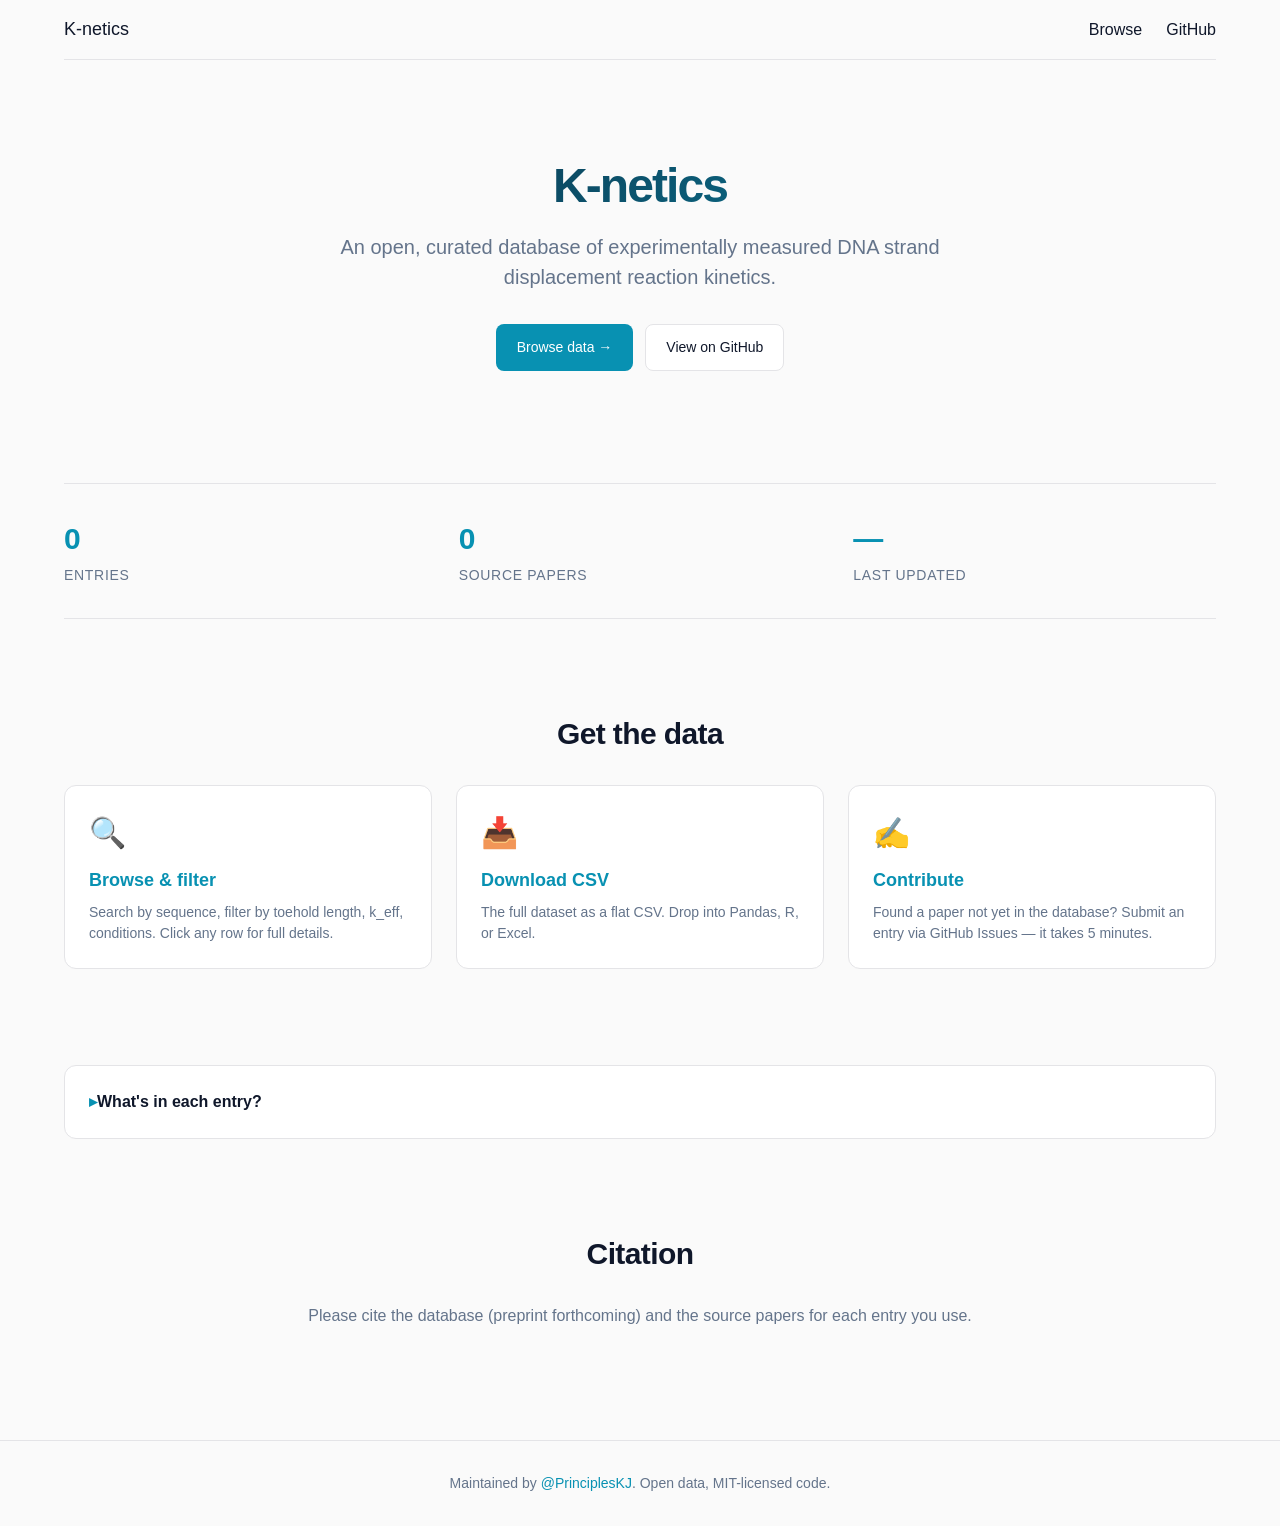
==== site/index.html @ 55b5eba7 "Add modular static site (landing + browse) and GitHub Pages workflow Site is built as vanilla HTML/C" ====
<!DOCTYPE html>
<html lang="en">
<head>
  <meta charset="UTF-8" />
  <meta name="viewport" content="width=device-width, initial-scale=1.0" />
  <title>K-netics — DNA strand displacement kinetics database</title>
  <meta name="description" content="An open, curated database of experimentally measured DNA strand displacement reaction kinetics." />

  <link rel="preconnect" href="https://rsms.me/" />
  <link rel="stylesheet" href="https://rsms.me/inter/inter.css" />

  <link rel="stylesheet" href="styles/tokens.css" />
  <link rel="stylesheet" href="styles/base.css" />
  <link rel="stylesheet" href="styles/components.css" />
  <link rel="stylesheet" href="styles/layout.css" />
</head>
<body>

  <header class="container">
    <nav class="site-nav">
      <a class="site-nav-brand" href="./">K-netics</a>
      <div class="site-nav-links">
        <a href="browse.html">Browse</a>
        <a href="https://github.com/PrinciplesKJ/K-netics" target="_blank" rel="noopener">GitHub</a>
      </div>
    </nav>
  </header>

  <main>
    <section class="container">
      <div class="hero">
        <h1 class="hero-title">K-netics</h1>
        <p class="hero-tagline">An open, curated database of experimentally measured DNA strand displacement reaction kinetics.</p>
        <div class="hero-actions">
          <a class="btn btn-primary" href="browse.html">Browse data →</a>
          <a class="btn btn-secondary" href="https://github.com/PrinciplesKJ/K-netics" target="_blank" rel="noopener">View on GitHub</a>
        </div>
      </div>

      <div class="stats-bar">
        <div class="stat">
          <div class="stat-value" id="stat-entries">—</div>
          <div class="stat-label">Entries</div>
        </div>
        <div class="stat">
          <div class="stat-value" id="stat-papers">—</div>
          <div class="stat-label">Source papers</div>
        </div>
        <div class="stat">
          <div class="stat-value" id="stat-updated">—</div>
          <div class="stat-label">Last updated</div>
        </div>
      </div>

      <section class="section">
        <h2 class="section-title">Get the data</h2>
        <div class="cards-grid">
          <a class="card" href="browse.html">
            <div class="card-icon">🔍</div>
            <div class="card-title">Browse &amp; filter</div>
            <div class="card-desc">Search by sequence, filter by toehold length, k_eff, conditions. Click any row for full details.</div>
          </a>
          <a class="card" href="data/knetics.csv" download>
            <div class="card-icon">📥</div>
            <div class="card-title">Download CSV</div>
            <div class="card-desc">The full dataset as a flat CSV. Drop into Pandas, R, or Excel.</div>
          </a>
          <a class="card" href="https://github.com/PrinciplesKJ/K-netics/blob/main/CONTRIBUTING.md" target="_blank" rel="noopener">
            <div class="card-icon">✍️</div>
            <div class="card-title">Contribute</div>
            <div class="card-desc">Found a paper not yet in the database? Submit an entry via GitHub Issues — it takes 5 minutes.</div>
          </a>
        </div>
      </section>

      <section class="section">
        <details class="schema-summary">
          <summary>What's in each entry?</summary>
          <div class="schema-summary-content">
            <p style="margin-bottom: var(--space-3);">Every entry captures a single experimentally measured rate constant for a standard toehold-mediated strand displacement reaction:</p>
            <ul style="padding-left: var(--space-6); line-height: var(--leading-loose);">
              <li><strong>Provenance:</strong> DOI, year, first author, confidence score (1–3)</li>
              <li><strong>Strands:</strong> full substrate, incumbent, and invader sequences (5'→3')</li>
              <li><strong>Domains:</strong> toehold and branch migration sequences + lengths</li>
              <li><strong>Features:</strong> mismatches, hairpins, clamps, modified bases, terminal G–C</li>
              <li><strong>Kinetics:</strong> k_eff (M⁻¹s⁻¹), error, leak rate, measurement method</li>
              <li><strong>Conditions:</strong> temperature, buffer, [Na⁺], [Mg²⁺]</li>
              <li><strong>Thermodynamics:</strong> ΔG of toehold and duplexes (when available)</li>
            </ul>
            <p style="margin-top: var(--space-4);">
              <a href="https://github.com/PrinciplesKJ/K-netics/blob/main/schema/entry_schema.json" target="_blank" rel="noopener">View the full JSON schema →</a>
            </p>
          </div>
        </details>
      </section>

      <section class="section">
        <h2 class="section-title">Citation</h2>
        <div class="container-prose" style="text-align: center;">
          <p style="color: var(--color-text-muted);">Please cite the database (preprint forthcoming) and the source papers for each entry you use.</p>
        </div>
      </section>
    </section>
  </main>

  <footer class="site-footer">
    <div class="container">
      Maintained by <a href="https://github.com/PrinciplesKJ" target="_blank" rel="noopener">@PrinciplesKJ</a>.
      Open data, MIT-licensed code.
    </div>
  </footer>

  <script type="module" src="js/index.js"></script>
</body>
</html>
---- site/styles/tokens.css ----
/* =========================================================================
   K-netics design tokens — single source of truth for visual identity.
   Change values here to retheme the entire site without touching components.
   ========================================================================= */

:root {
  /* ── color: light mode ── */
  --color-bg:          #fafafa;
  --color-surface:     #ffffff;
  --color-surface-2:   #f4f4f5;
  --color-text:        #0f172a;
  --color-text-muted:  #64748b;
  --color-border:      #e4e4e7;
  --color-accent:      #0891b2;
  --color-accent-hover:#0e7490;
  --color-accent-soft: #cffafe;
  --color-success:     #10b981;
  --color-warning:     #f59e0b;
  --color-error:       #ef4444;

  /* ── typography ── */
  --font-sans: 'Inter', -apple-system, BlinkMacSystemFont, 'Segoe UI', Roboto, 'Helvetica Neue', Arial, sans-serif;
  --font-mono: ui-monospace, 'SF Mono', 'Cascadia Code', 'Roboto Mono', Menlo, Consolas, monospace;

  --text-xs:   0.75rem;
  --text-sm:   0.875rem;
  --text-base: 1rem;
  --text-lg:   1.125rem;
  --text-xl:   1.25rem;
  --text-2xl:  1.5rem;
  --text-3xl:  1.875rem;
  --text-4xl:  2.25rem;
  --text-5xl:  3rem;

  --leading-tight:  1.25;
  --leading-normal: 1.5;
  --leading-loose:  1.75;

  --weight-normal:   400;
  --weight-medium:   500;
  --weight-semibold: 600;
  --weight-bold:     700;

  /* ── spacing scale ── */
  --space-1:  0.25rem;
  --space-2:  0.5rem;
  --space-3:  0.75rem;
  --space-4:  1rem;
  --space-5:  1.25rem;
  --space-6:  1.5rem;
  --space-8:  2rem;
  --space-10: 2.5rem;
  --space-12: 3rem;
  --space-16: 4rem;
  --space-20: 5rem;
  --space-24: 6rem;

  /* ── radius ── */
  --radius-sm: 4px;
  --radius:    8px;
  --radius-lg: 12px;
  --radius-xl: 16px;

  /* ── shadow ── */
  --shadow-sm: 0 1px 2px rgb(0 0 0 / 0.04);
  --shadow:    0 1px 3px rgb(0 0 0 / 0.08), 0 1px 2px rgb(0 0 0 / 0.04);
  --shadow-lg: 0 10px 15px -3px rgb(0 0 0 / 0.08), 0 4px 6px -2px rgb(0 0 0 / 0.04);

  /* ── motion ── */
  --transition-fast: 120ms cubic-bezier(0.4, 0, 0.2, 1);
  --transition:      200ms cubic-bezier(0.4, 0, 0.2, 1);

  /* ── layout ── */
  --max-width: 1200px;
  --max-width-prose: 720px;
}

/* ── color: dark mode ── */
@media (prefers-color-scheme: dark) {
  :root {
    --color-bg:          #0a0a0a;
    --color-surface:     #171717;
    --color-surface-2:   #262626;
    --color-text:        #fafafa;
    --color-text-muted:  #a3a3a3;
    --color-border:      #2a2a2a;
    --color-accent:      #22d3ee;
    --color-accent-hover:#67e8f9;
    --color-accent-soft: #164e63;

    --shadow-sm: 0 1px 2px rgb(0 0 0 / 0.3);
    --shadow:    0 1px 3px rgb(0 0 0 / 0.4), 0 1px 2px rgb(0 0 0 / 0.3);
    --shadow-lg: 0 10px 15px -3px rgb(0 0 0 / 0.5), 0 4px 6px -2px rgb(0 0 0 / 0.4);
  }
}
---- site/styles/base.css ----
/* =========================================================================
   Base styles — minimal reset + typography defaults.
   ========================================================================= */

*, *::before, *::after { box-sizing: border-box; }

html { -webkit-text-size-adjust: 100%; tab-size: 4; }

body {
  margin: 0;
  background: var(--color-bg);
  color: var(--color-text);
  font-family: var(--font-sans);
  font-size: var(--text-base);
  line-height: var(--leading-normal);
  -webkit-font-smoothing: antialiased;
  -moz-osx-font-smoothing: grayscale;
}

h1, h2, h3, h4, h5, h6 {
  margin: 0;
  font-weight: var(--weight-semibold);
  line-height: var(--leading-tight);
  letter-spacing: -0.02em;
}

h1 { font-size: var(--text-5xl); letter-spacing: -0.04em; }
h2 { font-size: var(--text-3xl); }
h3 { font-size: var(--text-xl); }

p { margin: 0; }

a {
  color: var(--color-accent);
  text-decoration: none;
  transition: color var(--transition-fast);
}
a:hover { color: var(--color-accent-hover); }

code, pre, kbd, samp {
  font-family: var(--font-mono);
  font-size: 0.92em;
}

button {
  font: inherit;
  cursor: pointer;
  border: none;
  background: none;
  color: inherit;
}

input, select, textarea {
  font: inherit;
  color: inherit;
}

img, svg { display: block; max-width: 100%; }

::selection {
  background: var(--color-accent-soft);
  color: var(--color-text);
}

@media (max-width: 640px) {
  h1 { font-size: var(--text-4xl); }
  h2 { font-size: var(--text-2xl); }
}
---- site/styles/components.css ----
/* =========================================================================
   Components — buttons, cards, table, chips, inputs.
   Each component is independently styled; safe to swap or extend.
   ========================================================================= */

/* ── button ── */
.btn {
  display: inline-flex;
  align-items: center;
  gap: var(--space-2);
  padding: var(--space-3) var(--space-5);
  border-radius: var(--radius);
  font-size: var(--text-sm);
  font-weight: var(--weight-medium);
  transition: all var(--transition-fast);
  border: 1px solid transparent;
  white-space: nowrap;
}
.btn-primary {
  background: var(--color-accent);
  color: white;
}
.btn-primary:hover {
  background: var(--color-accent-hover);
  color: white;
  transform: translateY(-1px);
  box-shadow: var(--shadow);
}
.btn-secondary {
  background: var(--color-surface);
  color: var(--color-text);
  border-color: var(--color-border);
}
.btn-secondary:hover {
  background: var(--color-surface-2);
  border-color: var(--color-accent);
  color: var(--color-accent);
}
.btn-ghost {
  background: transparent;
  color: var(--color-text-muted);
}
.btn-ghost:hover { color: var(--color-text); background: var(--color-surface-2); }

/* ── card ── */
.card {
  background: var(--color-surface);
  border: 1px solid var(--color-border);
  border-radius: var(--radius-lg);
  padding: var(--space-6);
  transition: all var(--transition);
}
.card:hover {
  border-color: var(--color-accent);
  box-shadow: var(--shadow);
  transform: translateY(-2px);
}
.card-icon {
  font-size: var(--text-3xl);
  margin-bottom: var(--space-3);
}
.card-title {
  font-size: var(--text-lg);
  font-weight: var(--weight-semibold);
  margin-bottom: var(--space-2);
}
.card-desc {
  color: var(--color-text-muted);
  font-size: var(--text-sm);
}

/* ── stat ── */
.stat {
  display: flex;
  flex-direction: column;
  gap: var(--space-1);
}
.stat-value {
  font-size: var(--text-3xl);
  font-weight: var(--weight-bold);
  color: var(--color-accent);
  font-feature-settings: "tnum";
}
.stat-label {
  font-size: var(--text-sm);
  color: var(--color-text-muted);
  text-transform: uppercase;
  letter-spacing: 0.05em;
}

/* ── chip / tag ── */
.chip {
  display: inline-flex;
  align-items: center;
  gap: var(--space-1);
  padding: var(--space-1) var(--space-3);
  border-radius: 999px;
  background: var(--color-surface-2);
  color: var(--color-text);
  font-size: var(--text-xs);
  font-weight: var(--weight-medium);
  border: 1px solid var(--color-border);
}
.chip-accent {
  background: var(--color-accent-soft);
  color: var(--color-accent-hover);
  border-color: transparent;
}
.chip-confidence-1 { background: color-mix(in srgb, var(--color-success) 15%, transparent); color: var(--color-success); }
.chip-confidence-2 { background: color-mix(in srgb, var(--color-warning) 15%, transparent); color: var(--color-warning); }
.chip-confidence-3 { background: color-mix(in srgb, var(--color-error) 15%, transparent); color: var(--color-error); }

/* ── input ── */
.input {
  width: 100%;
  padding: var(--space-3) var(--space-4);
  border: 1px solid var(--color-border);
  border-radius: var(--radius);
  background: var(--color-surface);
  color: var(--color-text);
  font-size: var(--text-sm);
  transition: border-color var(--transition-fast), box-shadow var(--transition-fast);
}
.input:focus {
  outline: none;
  border-color: var(--color-accent);
  box-shadow: 0 0 0 3px var(--color-accent-soft);
}
.input::placeholder { color: var(--color-text-muted); }

.input-search {
  padding-left: var(--space-10);
  background-image: url("data:image/svg+xml,%3Csvg xmlns='http://www.w3.org/2000/svg' width='16' height='16' fill='none' stroke='currentColor' stroke-width='2' viewBox='0 0 24 24'%3E%3Ccircle cx='11' cy='11' r='8'/%3E%3Cpath d='M21 21l-4.3-4.3'/%3E%3C/svg%3E");
  background-repeat: no-repeat;
  background-position: var(--space-3) center;
  background-size: 16px;
}

/* ── table ── */
.data-table {
  width: 100%;
  border-collapse: separate;
  border-spacing: 0;
  font-size: var(--text-sm);
}
.data-table thead th {
  position: sticky;
  top: 0;
  background: var(--color-surface);
  border-bottom: 2px solid var(--color-border);
  padding: var(--space-3) var(--space-4);
  text-align: left;
  font-weight: var(--weight-semibold);
  color: var(--color-text-muted);
  text-transform: uppercase;
  letter-spacing: 0.05em;
  font-size: var(--text-xs);
  cursor: pointer;
  user-select: none;
  white-space: nowrap;
  z-index: 1;
}
.data-table thead th:hover { color: var(--color-accent); }
.data-table thead th.sorted-asc::after  { content: " ↑"; color: var(--color-accent); }
.data-table thead th.sorted-desc::after { content: " ↓"; color: var(--color-accent); }
.data-table tbody tr {
  transition: background var(--transition-fast);
  cursor: pointer;
}
.data-table tbody tr:hover { background: var(--color-surface-2); }
.data-table tbody td {
  padding: var(--space-3) var(--space-4);
  border-bottom: 1px solid var(--color-border);
  vertical-align: middle;
}
.data-table .mono { font-family: var(--font-mono); font-size: 0.92em; }
.data-table .num  { text-align: right; font-feature-settings: "tnum"; }

/* ── detail panel ── */
.detail-panel {
  position: fixed;
  top: 0; right: 0; bottom: 0;
  width: min(560px, 100%);
  background: var(--color-surface);
  border-left: 1px solid var(--color-border);
  box-shadow: var(--shadow-lg);
  padding: var(--space-8);
  overflow-y: auto;
  transform: translateX(100%);
  transition: transform var(--transition);
  z-index: 50;
}
.detail-panel.open { transform: translateX(0); }
.detail-panel-overlay {
  position: fixed;
  inset: 0;
  background: rgb(0 0 0 / 0.4);
  opacity: 0;
  pointer-events: none;
  transition: opacity var(--transition);
  z-index: 49;
}
.detail-panel-overlay.open { opacity: 1; pointer-events: auto; }
.detail-grid {
  display: grid;
  grid-template-columns: max-content 1fr;
  gap: var(--space-3) var(--space-4);
  font-size: var(--text-sm);
}
.detail-grid dt {
  color: var(--color-text-muted);
  font-weight: var(--weight-medium);
  text-transform: uppercase;
  letter-spacing: 0.04em;
  font-size: var(--text-xs);
  padding-top: 2px;
}
.detail-grid dd {
  margin: 0;
  word-break: break-all;
  font-family: var(--font-mono);
  font-size: var(--text-sm);
}

/* ── empty state ── */
.empty-state {
  text-align: center;
  padding: var(--space-16) var(--space-4);
  color: var(--color-text-muted);
}
.empty-state-icon { font-size: var(--text-4xl); margin-bottom: var(--space-3); }

/* ── nav ── */
.site-nav {
  display: flex;
  align-items: center;
  justify-content: space-between;
  padding: var(--space-4) 0;
  border-bottom: 1px solid var(--color-border);
}
.site-nav a { color: var(--color-text); font-weight: var(--weight-medium); }
.site-nav a:hover { color: var(--color-accent); }
.site-nav-brand { font-weight: var(--weight-bold); font-size: var(--text-lg); }
.site-nav-links { display: flex; gap: var(--space-6); align-items: center; }
---- site/styles/layout.css ----
/* =========================================================================
   Layout — page-level structure. Edit here to restructure pages without
   touching component styles.
   ========================================================================= */

.container {
  max-width: var(--max-width);
  margin: 0 auto;
  padding: 0 var(--space-6);
}
.container-prose {
  max-width: var(--max-width-prose);
  margin: 0 auto;
  padding: 0 var(--space-6);
}

/* ── landing page ── */
.hero {
  padding: var(--space-24) 0 var(--space-16);
  text-align: center;
}
.hero-title {
  background: linear-gradient(135deg, var(--color-text) 0%, var(--color-accent) 100%);
  -webkit-background-clip: text;
  background-clip: text;
  -webkit-text-fill-color: transparent;
  margin-bottom: var(--space-4);
}
.hero-tagline {
  font-size: var(--text-xl);
  color: var(--color-text-muted);
  max-width: 640px;
  margin: 0 auto var(--space-8);
}
.hero-actions {
  display: flex;
  gap: var(--space-3);
  justify-content: center;
  flex-wrap: wrap;
}

.stats-bar {
  display: grid;
  grid-template-columns: repeat(auto-fit, minmax(160px, 1fr));
  gap: var(--space-8);
  padding: var(--space-8) 0;
  border-top: 1px solid var(--color-border);
  border-bottom: 1px solid var(--color-border);
  margin: var(--space-12) 0;
}

.section {
  padding: var(--space-12) 0;
}
.section-title {
  margin-bottom: var(--space-8);
  text-align: center;
}

.cards-grid {
  display: grid;
  grid-template-columns: repeat(auto-fit, minmax(260px, 1fr));
  gap: var(--space-6);
}

.schema-summary {
  background: var(--color-surface);
  border: 1px solid var(--color-border);
  border-radius: var(--radius-lg);
  padding: var(--space-6);
}
.schema-summary summary {
  cursor: pointer;
  font-weight: var(--weight-semibold);
  list-style: none;
}
.schema-summary summary::before {
  content: "▸ ";
  color: var(--color-accent);
  display: inline-block;
  transition: transform var(--transition-fast);
}
.schema-summary[open] summary::before {
  transform: rotate(90deg);
}
.schema-summary-content {
  padding-top: var(--space-4);
  font-size: var(--text-sm);
}

/* ── browse page ── */
.browse-layout {
  display: grid;
  grid-template-columns: 280px 1fr;
  gap: var(--space-8);
  padding: var(--space-8) 0;
  min-height: calc(100vh - 60px);
}
.browse-sidebar {
  position: sticky;
  top: var(--space-6);
  height: fit-content;
  max-height: calc(100vh - var(--space-8));
  overflow-y: auto;
  padding-right: var(--space-2);
}
.browse-main {
  min-width: 0;
}
.browse-toolbar {
  display: flex;
  gap: var(--space-3);
  align-items: center;
  margin-bottom: var(--space-4);
  flex-wrap: wrap;
}
.browse-toolbar .input { flex: 1; min-width: 200px; }
.browse-results-info {
  color: var(--color-text-muted);
  font-size: var(--text-sm);
  margin-bottom: var(--space-3);
}
.table-wrapper {
  background: var(--color-surface);
  border: 1px solid var(--color-border);
  border-radius: var(--radius-lg);
  overflow: auto;
  max-height: calc(100vh - 220px);
}

.filter-group {
  margin-bottom: var(--space-6);
}
.filter-label {
  font-weight: var(--weight-semibold);
  font-size: var(--text-sm);
  margin-bottom: var(--space-2);
  display: block;
}
.filter-row {
  display: flex;
  gap: var(--space-2);
  align-items: center;
}
.filter-row .input { padding: var(--space-2) var(--space-3); font-size: var(--text-sm); }

/* ── footer ── */
.site-footer {
  border-top: 1px solid var(--color-border);
  padding: var(--space-8) 0;
  margin-top: var(--space-16);
  color: var(--color-text-muted);
  font-size: var(--text-sm);
  text-align: center;
}

/* ── responsive ── */
@media (max-width: 900px) {
  .browse-layout {
    grid-template-columns: 1fr;
  }
  .browse-sidebar {
    position: static;
    max-height: none;
    border-bottom: 1px solid var(--color-border);
    padding-bottom: var(--space-4);
  }
  .hero { padding: var(--space-16) 0 var(--space-12); }
}

@media (max-width: 640px) {
  .data-table thead th, .data-table tbody td {
    padding: var(--space-2) var(--space-3);
  }
  .stats-bar { gap: var(--space-4); padding: var(--space-6) 0; }
}
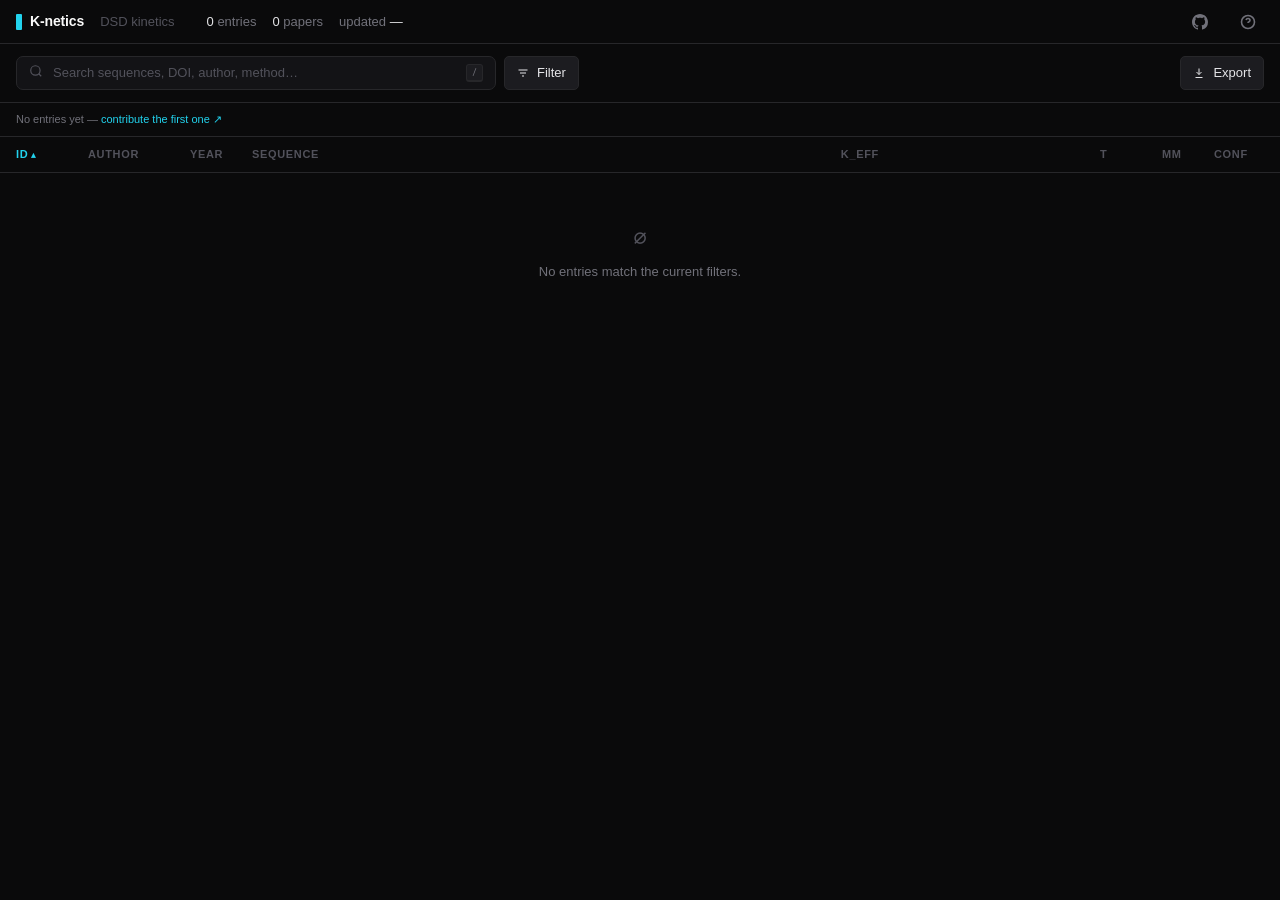
==== commit 4705487a: "Redesign as single-page data-app: command-center layout, dark by default Strips marketing chrome (he" ====
--- a/site/index.html
+++ b/site/index.html
@@ -3,11 +3,14 @@
 <head>
   <meta charset="UTF-8" />
   <meta name="viewport" content="width=device-width, initial-scale=1.0" />
-  <title>K-netics — DNA strand displacement kinetics database</title>
+  <title>K-netics · DSD kinetics database</title>
   <meta name="description" content="An open, curated database of experimentally measured DNA strand displacement reaction kinetics." />
 
   <link rel="preconnect" href="https://rsms.me/" />
   <link rel="stylesheet" href="https://rsms.me/inter/inter.css" />
+  <link rel="preconnect" href="https://fonts.googleapis.com" />
+  <link rel="preconnect" href="https://fonts.gstatic.com" crossorigin />
+  <link href="https://fonts.googleapis.com/css2?family=JetBrains+Mono:wght@400;500&display=swap" rel="stylesheet" />
 
   <link rel="stylesheet" href="styles/tokens.css" />
   <link rel="stylesheet" href="styles/base.css" />
@@ -16,100 +19,88 @@
 </head>
 <body>
 
-  <header class="container">
-    <nav class="site-nav">
-      <a class="site-nav-brand" href="./">K-netics</a>
-      <div class="site-nav-links">
-        <a href="browse.html">Browse</a>
-        <a href="https://github.com/PrinciplesKJ/K-netics" target="_blank" rel="noopener">GitHub</a>
-      </div>
-    </nav>
-  </header>
+  <div class="app">
 
-  <main>
-    <section class="container">
-      <div class="hero">
-        <h1 class="hero-title">K-netics</h1>
-        <p class="hero-tagline">An open, curated database of experimentally measured DNA strand displacement reaction kinetics.</p>
-        <div class="hero-actions">
-          <a class="btn btn-primary" href="browse.html">Browse data →</a>
-          <a class="btn btn-secondary" href="https://github.com/PrinciplesKJ/K-netics" target="_blank" rel="noopener">View on GitHub</a>
-        </div>
+    <!-- ░░ topbar ░░ -->
+    <header class="topbar">
+      <span class="topbar-brand">
+        <span class="topbar-brand-mark"></span>
+        K-netics
+      </span>
+      <span style="color: var(--color-text-faint); font-size: var(--text-sm);">DSD kinetics</span>
+
+      <div class="topbar-stats">
+        <span><strong id="stat-entries">—</strong> entries</span>
+        <span><strong id="stat-papers">—</strong> papers</span>
+        <span>updated <strong id="stat-updated">—</strong></span>
       </div>
 
-      <div class="stats-bar">
-        <div class="stat">
-          <div class="stat-value" id="stat-entries">—</div>
-          <div class="stat-label">Entries</div>
-        </div>
-        <div class="stat">
-          <div class="stat-value" id="stat-papers">—</div>
-          <div class="stat-label">Source papers</div>
-        </div>
-        <div class="stat">
-          <div class="stat-value" id="stat-updated">—</div>
-          <div class="stat-label">Last updated</div>
-        </div>
+      <span class="topbar-spacer"></span>
+
+      <a class="icon-btn" href="https://github.com/PrinciplesKJ/K-netics" target="_blank" rel="noopener" title="View on GitHub" aria-label="GitHub">
+        <svg width="16" height="16" viewBox="0 0 16 16" fill="currentColor"><path d="M8 0C3.58 0 0 3.58 0 8c0 3.54 2.29 6.53 5.47 7.59.4.07.55-.17.55-.38 0-.19-.01-.82-.01-1.49-2.01.37-2.53-.49-2.69-.94-.09-.23-.48-.94-.82-1.13-.28-.15-.68-.52-.01-.53.63-.01 1.08.58 1.23.82.72 1.21 1.87.87 2.33.66.07-.52.28-.87.51-1.07-1.78-.2-3.64-.89-3.64-3.95 0-.87.31-1.59.82-2.15-.08-.2-.36-1.02.08-2.12 0 0 .67-.21 2.2.82.64-.18 1.32-.27 2-.27.68 0 1.36.09 2 .27 1.53-1.04 2.2-.82 2.2-.82.44 1.1.16 1.92.08 2.12.51.56.82 1.27.82 2.15 0 3.07-1.87 3.75-3.65 3.95.29.25.54.73.54 1.48 0 1.07-.01 1.93-.01 2.2 0 .21.15.46.55.38A8.013 8.013 0 0 0 16 8c0-4.42-3.58-8-8-8Z"/></svg>
+      </a>
+      <button class="icon-btn" id="help-btn" title="Keyboard shortcuts (?)" aria-label="Help">
+        <svg width="16" height="16" viewBox="0 0 16 16" fill="none" stroke="currentColor" stroke-width="1.6"><circle cx="8" cy="8" r="6.5"/><path d="M6 6c.3-1 1-1.5 2-1.5s2 .6 2 1.7c0 .8-.5 1.2-1 1.5-.6.3-1 .6-1 1.3M8 11.5v.05"/></svg>
+      </button>
+    </header>
+
+    <!-- ░░ command bar ░░ -->
+    <div class="command-bar">
+      <div class="search">
+        <span class="search-icon">
+          <svg width="14" height="14" viewBox="0 0 24 24" fill="none" stroke="currentColor" stroke-width="2"><circle cx="11" cy="11" r="8"/><path d="M21 21l-4.3-4.3"/></svg>
+        </span>
+        <input class="search-input" id="search" type="search" placeholder="Search sequences, DOI, author, method…" autocomplete="off" />
+        <span class="search-shortcut"><kbd>/</kbd></span>
       </div>
 
-      <section class="section">
-        <h2 class="section-title">Get the data</h2>
-        <div class="cards-grid">
-          <a class="card" href="browse.html">
-            <div class="card-icon">🔍</div>
-            <div class="card-title">Browse &amp; filter</div>
-            <div class="card-desc">Search by sequence, filter by toehold length, k_eff, conditions. Click any row for full details.</div>
-          </a>
-          <a class="card" href="data/knetics.csv" download>
-            <div class="card-icon">📥</div>
-            <div class="card-title">Download CSV</div>
-            <div class="card-desc">The full dataset as a flat CSV. Drop into Pandas, R, or Excel.</div>
-          </a>
-          <a class="card" href="https://github.com/PrinciplesKJ/K-netics/blob/main/CONTRIBUTING.md" target="_blank" rel="noopener">
-            <div class="card-icon">✍️</div>
-            <div class="card-title">Contribute</div>
-            <div class="card-desc">Found a paper not yet in the database? Submit an entry via GitHub Issues — it takes 5 minutes.</div>
-          </a>
-        </div>
-      </section>
+      <div style="position: relative;">
+        <button class="btn" id="add-filter">
+          <svg width="12" height="12" viewBox="0 0 24 24" fill="none" stroke="currentColor" stroke-width="2.4"><path d="M3 6h18M6 12h12M10 18h4"/></svg>
+          Filter
+        </button>
+        <div class="popover" id="filter-popover" hidden></div>
+      </div>
 
-      <section class="section">
-        <details class="schema-summary">
-          <summary>What's in each entry?</summary>
-          <div class="schema-summary-content">
-            <p style="margin-bottom: var(--space-3);">Every entry captures a single experimentally measured rate constant for a standard toehold-mediated strand displacement reaction:</p>
-            <ul style="padding-left: var(--space-6); line-height: var(--leading-loose);">
-              <li><strong>Provenance:</strong> DOI, year, first author, confidence score (1–3)</li>
-              <li><strong>Strands:</strong> full substrate, incumbent, and invader sequences (5'→3')</li>
-              <li><strong>Domains:</strong> toehold and branch migration sequences + lengths</li>
-              <li><strong>Features:</strong> mismatches, hairpins, clamps, modified bases, terminal G–C</li>
-              <li><strong>Kinetics:</strong> k_eff (M⁻¹s⁻¹), error, leak rate, measurement method</li>
-              <li><strong>Conditions:</strong> temperature, buffer, [Na⁺], [Mg²⁺]</li>
-              <li><strong>Thermodynamics:</strong> ΔG of toehold and duplexes (when available)</li>
-            </ul>
-            <p style="margin-top: var(--space-4);">
-              <a href="https://github.com/PrinciplesKJ/K-netics/blob/main/schema/entry_schema.json" target="_blank" rel="noopener">View the full JSON schema →</a>
-            </p>
-          </div>
-        </details>
-      </section>
+      <div class="chips" id="chips"></div>
 
-      <section class="section">
-        <h2 class="section-title">Citation</h2>
-        <div class="container-prose" style="text-align: center;">
-          <p style="color: var(--color-text-muted);">Please cite the database (preprint forthcoming) and the source papers for each entry you use.</p>
-        </div>
-      </section>
-    </section>
-  </main>
+      <span style="flex: 1;"></span>
 
-  <footer class="site-footer">
-    <div class="container">
-      Maintained by <a href="https://github.com/PrinciplesKJ" target="_blank" rel="noopener">@PrinciplesKJ</a>.
-      Open data, MIT-licensed code.
+      <button class="btn" id="export-btn" title="Download visible entries as CSV">
+        <svg width="12" height="12" viewBox="0 0 24 24" fill="none" stroke="currentColor" stroke-width="2"><path d="M12 3v12m-5-5l5 5 5-5M5 21h14"/></svg>
+        Export
+      </button>
     </div>
-  </footer>
 
-  <script type="module" src="js/index.js"></script>
+    <!-- ░░ result info strip ░░ -->
+    <div class="result-info" id="result-info">Loading…</div>
+
+    <!-- ░░ data table ░░ -->
+    <main class="app-main">
+      <div class="entries" id="entries"></div>
+    </main>
+
+  </div>
+
+  <!-- ░░ shortcuts modal ░░ -->
+  <div class="help-modal" id="help-modal">
+    <div class="help-modal-content">
+      <h2>Keyboard shortcuts</h2>
+      <dl>
+        <dt><kbd>/</kbd></dt><dd>Focus search</dd>
+        <dt><kbd>j</kbd> / <kbd>↓</kbd></dt><dd>Next entry</dd>
+        <dt><kbd>k</kbd> / <kbd>↑</kbd></dt><dd>Previous entry</dd>
+        <dt><kbd>Enter</kbd></dt><dd>Expand / collapse selected entry</dd>
+        <dt><kbd>Esc</kbd></dt><dd>Close · clear search · collapse</dd>
+        <dt><kbd>?</kbd></dt><dd>Show this help</dd>
+      </dl>
+      <p style="margin-top: var(--space-4); font-size: var(--text-xs); color: var(--color-text-muted);">
+        Press <kbd>Esc</kbd> or click outside to close.
+      </p>
+    </div>
+  </div>
+
+  <script type="module" src="js/app.js"></script>
 </body>
 </html>
--- a/site/styles/tokens.css
+++ b/site/styles/tokens.css
@@ -1,95 +1,113 @@
 /* =========================================================================
-   K-netics design tokens — single source of truth for visual identity.
-   Change values here to retheme the entire site without touching components.
+   K-netics design tokens — dark-first, data-app aesthetic.
+   Single source of truth: edit here to retheme the entire site.
    ========================================================================= */
 
 :root {
-  /* ── color: light mode ── */
-  --color-bg:          #fafafa;
-  --color-surface:     #ffffff;
-  --color-surface-2:   #f4f4f5;
-  --color-text:        #0f172a;
-  --color-text-muted:  #64748b;
-  --color-border:      #e4e4e7;
-  --color-accent:      #0891b2;
-  --color-accent-hover:#0e7490;
-  --color-accent-soft: #cffafe;
-  --color-success:     #10b981;
-  --color-warning:     #f59e0b;
-  --color-error:       #ef4444;
+  /* ── color: dark mode default ── */
+  --color-bg:           #0a0a0b;
+  --color-surface:      #131316;
+  --color-surface-2:    #1c1c20;
+  --color-surface-3:    #26262c;
+  --color-text:         #e4e4e7;
+  --color-text-strong:  #fafafa;
+  --color-text-muted:   #71717a;
+  --color-text-faint:   #52525b;
+  --color-border:       #27272a;
+  --color-border-strong:#3f3f46;
+
+  --color-accent:       #22d3ee;
+  --color-accent-hover: #67e8f9;
+  --color-accent-soft:  rgba(34, 211, 238, 0.12);
+  --color-accent-line:  rgba(34, 211, 238, 0.35);
+
+  --color-success:      #34d399;
+  --color-warning:      #fbbf24;
+  --color-error:        #f87171;
+
+  /* domain colors for sequence rendering */
+  --color-domain-toehold: rgba(34, 211, 238, 0.18);
+  --color-domain-toehold-text: #67e8f9;
+  --color-domain-bm:      rgba(168, 162, 158, 0.08);
+  --color-domain-bm-text: #d4d4d8;
+  --color-domain-mismatch:rgba(248, 113, 113, 0.25);
+  --color-domain-mismatch-text: #fca5a5;
 
   /* ── typography ── */
   --font-sans: 'Inter', -apple-system, BlinkMacSystemFont, 'Segoe UI', Roboto, 'Helvetica Neue', Arial, sans-serif;
-  --font-mono: ui-monospace, 'SF Mono', 'Cascadia Code', 'Roboto Mono', Menlo, Consolas, monospace;
+  --font-mono: 'JetBrains Mono', ui-monospace, 'SF Mono', 'Cascadia Code', 'Roboto Mono', Menlo, Consolas, monospace;
 
-  --text-xs:   0.75rem;
-  --text-sm:   0.875rem;
-  --text-base: 1rem;
-  --text-lg:   1.125rem;
-  --text-xl:   1.25rem;
-  --text-2xl:  1.5rem;
-  --text-3xl:  1.875rem;
-  --text-4xl:  2.25rem;
-  --text-5xl:  3rem;
+  --text-xs:   0.6875rem;   /* 11px */
+  --text-sm:   0.8125rem;   /* 13px */
+  --text-base: 0.875rem;    /* 14px */
+  --text-md:   1rem;        /* 16px */
+  --text-lg:   1.125rem;    /* 18px */
+  --text-xl:   1.375rem;    /* 22px */
 
-  --leading-tight:  1.25;
+  --leading-tight:  1.3;
   --leading-normal: 1.5;
-  --leading-loose:  1.75;
 
-  --weight-normal:   400;
+  --weight-regular:  400;
   --weight-medium:   500;
   --weight-semibold: 600;
   --weight-bold:     700;
 
-  /* ── spacing scale ── */
-  --space-1:  0.25rem;
-  --space-2:  0.5rem;
-  --space-3:  0.75rem;
-  --space-4:  1rem;
-  --space-5:  1.25rem;
-  --space-6:  1.5rem;
-  --space-8:  2rem;
+  /* ── spacing ── */
+  --space-0: 0;
+  --space-1: 0.25rem;
+  --space-2: 0.5rem;
+  --space-3: 0.75rem;
+  --space-4: 1rem;
+  --space-5: 1.25rem;
+  --space-6: 1.5rem;
+  --space-8: 2rem;
   --space-10: 2.5rem;
   --space-12: 3rem;
-  --space-16: 4rem;
-  --space-20: 5rem;
-  --space-24: 6rem;
 
-  /* ── radius ── */
-  --radius-sm: 4px;
-  --radius:    8px;
-  --radius-lg: 12px;
-  --radius-xl: 16px;
+  /* ── radii ── */
+  --radius-xs: 3px;
+  --radius-sm: 5px;
+  --radius:    7px;
+  --radius-lg: 10px;
 
   /* ── shadow ── */
-  --shadow-sm: 0 1px 2px rgb(0 0 0 / 0.04);
-  --shadow:    0 1px 3px rgb(0 0 0 / 0.08), 0 1px 2px rgb(0 0 0 / 0.04);
-  --shadow-lg: 0 10px 15px -3px rgb(0 0 0 / 0.08), 0 4px 6px -2px rgb(0 0 0 / 0.04);
+  --shadow-glow: 0 0 0 1px var(--color-accent-line), 0 0 20px -2px var(--color-accent-soft);
+  --shadow:      0 4px 12px rgba(0, 0, 0, 0.4);
 
   /* ── motion ── */
-  --transition-fast: 120ms cubic-bezier(0.4, 0, 0.2, 1);
-  --transition:      200ms cubic-bezier(0.4, 0, 0.2, 1);
+  --transition-fast: 100ms cubic-bezier(0.4, 0, 0.2, 1);
+  --transition:      180ms cubic-bezier(0.4, 0, 0.2, 1);
 
   /* ── layout ── */
-  --max-width: 1200px;
-  --max-width-prose: 720px;
+  --topbar-height: 44px;
+  --toolbar-height: 56px;
+  --row-height: 36px;
 }
 
-/* ── color: dark mode ── */
-@media (prefers-color-scheme: dark) {
-  :root {
-    --color-bg:          #0a0a0a;
-    --color-surface:     #171717;
-    --color-surface-2:   #262626;
-    --color-text:        #fafafa;
-    --color-text-muted:  #a3a3a3;
-    --color-border:      #2a2a2a;
-    --color-accent:      #22d3ee;
-    --color-accent-hover:#67e8f9;
-    --color-accent-soft: #164e63;
+/* allow user override via prefers-color-scheme: light, but dark is default */
+@media (prefers-color-scheme: light) {
+  :root.theme-auto {
+    --color-bg:           #fafafa;
+    --color-surface:      #ffffff;
+    --color-surface-2:    #f4f4f5;
+    --color-surface-3:    #e4e4e7;
+    --color-text:         #18181b;
+    --color-text-strong:  #09090b;
+    --color-text-muted:   #71717a;
+    --color-text-faint:   #a1a1aa;
+    --color-border:       #e4e4e7;
+    --color-border-strong:#d4d4d8;
 
-    --shadow-sm: 0 1px 2px rgb(0 0 0 / 0.3);
-    --shadow:    0 1px 3px rgb(0 0 0 / 0.4), 0 1px 2px rgb(0 0 0 / 0.3);
-    --shadow-lg: 0 10px 15px -3px rgb(0 0 0 / 0.5), 0 4px 6px -2px rgb(0 0 0 / 0.4);
+    --color-accent:       #0891b2;
+    --color-accent-hover: #0e7490;
+    --color-accent-soft:  rgba(8, 145, 178, 0.1);
+    --color-accent-line:  rgba(8, 145, 178, 0.3);
+
+    --color-domain-toehold:      rgba(8, 145, 178, 0.12);
+    --color-domain-toehold-text: #0e7490;
+    --color-domain-bm:           rgba(0, 0, 0, 0.04);
+    --color-domain-bm-text:      #18181b;
+    --color-domain-mismatch:     rgba(220, 38, 38, 0.15);
+    --color-domain-mismatch-text:#b91c1c;
   }
 }
--- a/site/styles/base.css
+++ b/site/styles/base.css
@@ -1,10 +1,11 @@
 /* =========================================================================
-   Base styles — minimal reset + typography defaults.
+   Base — minimal reset, dark-first body, scrollbar polish.
    ========================================================================= */
 
 *, *::before, *::after { box-sizing: border-box; }
 
-html { -webkit-text-size-adjust: 100%; tab-size: 4; }
+html, body { height: 100%; }
+html { -webkit-text-size-adjust: 100%; tab-size: 4; color-scheme: dark; }
 
 body {
   margin: 0;
@@ -15,18 +16,16 @@
   line-height: var(--leading-normal);
   -webkit-font-smoothing: antialiased;
   -moz-osx-font-smoothing: grayscale;
+  font-feature-settings: 'cv11', 'ss01';  /* Inter alt forms */
+  overflow: hidden;     /* keep app shell — table scrolls internally */
 }
 
 h1, h2, h3, h4, h5, h6 {
   margin: 0;
   font-weight: var(--weight-semibold);
   line-height: var(--leading-tight);
-  letter-spacing: -0.02em;
+  letter-spacing: -0.01em;
 }
-
-h1 { font-size: var(--text-5xl); letter-spacing: -0.04em; }
-h2 { font-size: var(--text-3xl); }
-h3 { font-size: var(--text-xl); }
 
 p { margin: 0; }
 
@@ -36,11 +35,6 @@
   transition: color var(--transition-fast);
 }
 a:hover { color: var(--color-accent-hover); }
-
-code, pre, kbd, samp {
-  font-family: var(--font-mono);
-  font-size: 0.92em;
-}
 
 button {
   font: inherit;
@@ -53,16 +47,37 @@
 input, select, textarea {
   font: inherit;
   color: inherit;
+  background: transparent;
+  border: none;
+  outline: none;
 }
 
-img, svg { display: block; max-width: 100%; }
+code, kbd, pre, samp {
+  font-family: var(--font-mono);
+  font-size: 0.92em;
+}
+
+kbd {
+  background: var(--color-surface-2);
+  border: 1px solid var(--color-border);
+  border-bottom-width: 2px;
+  border-radius: var(--radius-xs);
+  padding: 1px 5px;
+  font-size: 0.75em;
+  color: var(--color-text-muted);
+}
 
 ::selection {
   background: var(--color-accent-soft);
-  color: var(--color-text);
+  color: var(--color-text-strong);
 }
 
-@media (max-width: 640px) {
-  h1 { font-size: var(--text-4xl); }
-  h2 { font-size: var(--text-2xl); }
+/* scrollbar — slim and unobtrusive */
+::-webkit-scrollbar { width: 10px; height: 10px; }
+::-webkit-scrollbar-track { background: transparent; }
+::-webkit-scrollbar-thumb {
+  background: var(--color-border);
+  border-radius: 999px;
+  border: 2px solid var(--color-bg);
 }
+::-webkit-scrollbar-thumb:hover { background: var(--color-border-strong); }
--- a/site/styles/components.css
+++ b/site/styles/components.css
@@ -1,244 +1,465 @@
 /* =========================================================================
-   Components — buttons, cards, table, chips, inputs.
-   Each component is independently styled; safe to swap or extend.
+   Components — small, composable, swappable.
    ========================================================================= */
+
+/* ── icon button ── */
+.icon-btn {
+  display: inline-flex;
+  align-items: center;
+  justify-content: center;
+  width: 32px; height: 32px;
+  border-radius: var(--radius-sm);
+  color: var(--color-text-muted);
+  transition: all var(--transition-fast);
+}
+.icon-btn:hover { color: var(--color-text); background: var(--color-surface-2); }
 
 /* ── button ── */
 .btn {
   display: inline-flex;
   align-items: center;
   gap: var(--space-2);
-  padding: var(--space-3) var(--space-5);
-  border-radius: var(--radius);
+  padding: 6px var(--space-3);
+  border-radius: var(--radius-sm);
   font-size: var(--text-sm);
   font-weight: var(--weight-medium);
+  color: var(--color-text);
+  background: var(--color-surface-2);
+  border: 1px solid var(--color-border);
   transition: all var(--transition-fast);
-  border: 1px solid transparent;
   white-space: nowrap;
 }
-.btn-primary {
-  background: var(--color-accent);
-  color: white;
-}
-.btn-primary:hover {
-  background: var(--color-accent-hover);
-  color: white;
-  transform: translateY(-1px);
-  box-shadow: var(--shadow);
-}
-.btn-secondary {
-  background: var(--color-surface);
-  color: var(--color-text);
-  border-color: var(--color-border);
-}
-.btn-secondary:hover {
-  background: var(--color-surface-2);
-  border-color: var(--color-accent);
-  color: var(--color-accent);
-}
+.btn:hover { background: var(--color-surface-3); border-color: var(--color-border-strong); }
+.btn-accent {
+  background: var(--color-accent-soft);
+  color: var(--color-accent-hover);
+  border-color: var(--color-accent-line);
+}
+.btn-accent:hover { background: var(--color-accent-soft); color: var(--color-accent); border-color: var(--color-accent); }
 .btn-ghost {
   background: transparent;
+  border-color: transparent;
   color: var(--color-text-muted);
 }
 .btn-ghost:hover { color: var(--color-text); background: var(--color-surface-2); }
 
-/* ── card ── */
-.card {
+/* ── topbar ── */
+.topbar {
+  display: flex;
+  align-items: center;
+  height: var(--topbar-height);
+  padding: 0 var(--space-4);
+  border-bottom: 1px solid var(--color-border);
+  background: var(--color-bg);
+  gap: var(--space-4);
+  position: relative;
+  z-index: 10;
+}
+.topbar-brand {
+  display: flex;
+  align-items: center;
+  gap: var(--space-2);
+  font-weight: var(--weight-semibold);
+  font-size: var(--text-base);
+  color: var(--color-text-strong);
+  letter-spacing: -0.01em;
+}
+.topbar-brand-mark {
+  display: inline-block;
+  width: 6px; height: 16px;
+  background: var(--color-accent);
+  border-radius: 1px;
+}
+.topbar-stats {
+  display: flex;
+  gap: var(--space-4);
+  font-size: var(--text-sm);
+  color: var(--color-text-muted);
+  margin-left: var(--space-4);
+}
+.topbar-stats strong {
+  color: var(--color-text);
+  font-weight: var(--weight-medium);
+  font-feature-settings: "tnum";
+}
+.topbar-spacer { flex: 1; }
+
+/* ── command bar ── */
+.command-bar {
+  display: flex;
+  align-items: center;
+  gap: var(--space-2);
+  padding: var(--space-3) var(--space-4);
+  border-bottom: 1px solid var(--color-border);
+  background: var(--color-bg);
+  flex-wrap: wrap;
+  position: relative;
+  z-index: 5;
+}
+.search {
+  display: flex;
+  align-items: center;
+  gap: var(--space-2);
+  flex: 1;
+  min-width: 240px;
+  max-width: 480px;
+  height: 34px;
+  padding: 0 var(--space-3);
+  background: var(--color-surface);
+  border: 1px solid var(--color-border);
+  border-radius: var(--radius);
+  transition: all var(--transition-fast);
+}
+.search:focus-within {
+  border-color: var(--color-accent);
+  box-shadow: 0 0 0 3px var(--color-accent-soft);
+}
+.search-icon {
+  color: var(--color-text-faint);
+  flex-shrink: 0;
+}
+.search-input {
+  flex: 1;
+  font-size: var(--text-sm);
+}
+.search-input::placeholder { color: var(--color-text-faint); }
+.search-shortcut {
+  display: inline-flex;
+  align-items: center;
+  font-size: var(--text-xs);
+  color: var(--color-text-faint);
+}
+
+/* ── filter chips ── */
+.chips {
+  display: flex;
+  align-items: center;
+  gap: var(--space-2);
+  flex-wrap: wrap;
+}
+.chip {
+  display: inline-flex;
+  align-items: center;
+  gap: var(--space-1);
+  padding: 3px 4px 3px var(--space-2);
+  background: var(--color-accent-soft);
+  border: 1px solid var(--color-accent-line);
+  border-radius: var(--radius-sm);
+  font-size: var(--text-xs);
+  font-weight: var(--weight-medium);
+  color: var(--color-accent-hover);
+  font-family: var(--font-mono);
+}
+.chip-key { color: var(--color-text-muted); margin-right: 2px; }
+.chip-x {
+  display: inline-flex;
+  align-items: center;
+  justify-content: center;
+  width: 14px; height: 14px;
+  border-radius: var(--radius-xs);
+  color: var(--color-text-muted);
+  font-size: 10px;
+  cursor: pointer;
+  transition: all var(--transition-fast);
+}
+.chip-x:hover { background: var(--color-error); color: white; }
+
+/* ── filter popover ── */
+.popover {
+  position: absolute;
+  top: calc(100% + 4px);
+  background: var(--color-surface);
+  border: 1px solid var(--color-border-strong);
+  border-radius: var(--radius);
+  padding: var(--space-3);
+  min-width: 280px;
+  box-shadow: var(--shadow);
+  z-index: 20;
+  animation: popover-in 120ms ease-out;
+}
+@keyframes popover-in { from { opacity: 0; transform: translateY(-4px); } to { opacity: 1; transform: translateY(0); } }
+
+.popover-row {
+  display: grid;
+  grid-template-columns: 100px 1fr;
+  align-items: center;
+  gap: var(--space-3);
+  padding: 4px 0;
+}
+.popover-row label {
+  font-size: var(--text-sm);
+  color: var(--color-text-muted);
+}
+.popover-row input,
+.popover-row select {
+  padding: 4px var(--space-2);
+  background: var(--color-bg);
+  border: 1px solid var(--color-border);
+  border-radius: var(--radius-xs);
+  font-size: var(--text-sm);
+  color: var(--color-text);
+}
+.popover-row input:focus,
+.popover-row select:focus {
+  border-color: var(--color-accent);
+}
+
+/* ── result info ── */
+.result-info {
+  display: flex;
+  align-items: center;
+  gap: var(--space-3);
+  padding: var(--space-2) var(--space-4);
+  font-size: var(--text-xs);
+  color: var(--color-text-muted);
+  border-bottom: 1px solid var(--color-border);
+  background: var(--color-bg);
+}
+.result-info strong {
+  color: var(--color-text);
+  font-weight: var(--weight-medium);
+  font-feature-settings: "tnum";
+}
+
+/* ── data table (CSS grid driven) ── */
+.entries {
+  flex: 1;
+  overflow: auto;
+  font-size: var(--text-sm);
+  background: var(--color-bg);
+}
+.entries-header,
+.entry-row {
+  display: grid;
+  grid-template-columns:
+    [id]      60px
+    [author]  90px
+    [year]    50px
+    [seq]     minmax(360px, 1.4fr)
+    [keff]    minmax(160px, 0.6fr)
+    [temp]    50px
+    [mm]      40px
+    [conf]    50px;
+  gap: var(--space-3);
+  align-items: center;
+  padding: 0 var(--space-4);
+  height: var(--row-height);
+}
+.entries-header {
+  position: sticky;
+  top: 0;
+  background: var(--color-bg);
+  border-bottom: 1px solid var(--color-border);
+  z-index: 2;
+  font-size: var(--text-xs);
+  text-transform: uppercase;
+  letter-spacing: 0.06em;
+  color: var(--color-text-faint);
+  font-weight: var(--weight-semibold);
+}
+.entries-header > div {
+  cursor: pointer;
+  user-select: none;
+  transition: color var(--transition-fast);
+}
+.entries-header > div:hover { color: var(--color-text); }
+.entries-header .sorted { color: var(--color-accent); }
+.entries-header .sorted::after { content: " ▾"; font-size: 9px; }
+.entries-header .sorted.asc::after { content: " ▴"; }
+
+.entry {
+  border-bottom: 1px solid var(--color-border);
+  cursor: pointer;
+  transition: background var(--transition-fast);
+}
+.entry:hover { background: var(--color-surface); }
+.entry.selected { background: var(--color-surface); }
+.entry.selected .entry-row { box-shadow: inset 2px 0 0 var(--color-accent); }
+.entry.expanded { background: var(--color-surface); }
+
+.entry-row > div { overflow: hidden; text-overflow: ellipsis; white-space: nowrap; }
+.entry-row .col-id    { font-family: var(--font-mono); color: var(--color-text-muted); font-size: var(--text-xs); }
+.entry-row .col-keff  { font-family: var(--font-mono); display: flex; align-items: center; gap: var(--space-2); }
+.entry-row .col-temp,
+.entry-row .col-mm,
+.entry-row .col-conf  { text-align: right; font-feature-settings: "tnum"; }
+.entry-row .col-mm    { color: var(--color-text-muted); }
+.entry-row .col-conf  { font-family: var(--font-mono); }
+
+/* ── k_eff visual bar ── */
+.keff-value {
+  font-size: var(--text-xs);
+  color: var(--color-text-strong);
+  width: 64px;
+  flex-shrink: 0;
+}
+.keff-bar {
+  flex: 1;
+  height: 4px;
+  background: var(--color-surface-2);
+  border-radius: 2px;
+  overflow: hidden;
+  min-width: 40px;
+}
+.keff-fill {
+  display: block;
+  height: 100%;
+  background: linear-gradient(90deg, var(--color-accent-line), var(--color-accent));
+  border-radius: 2px;
+  transition: width 200ms ease;
+}
+
+/* ── confidence dot ── */
+.conf-dot {
+  display: inline-block;
+  width: 8px; height: 8px;
+  border-radius: 999px;
+  margin-right: var(--space-1);
+  vertical-align: middle;
+}
+.conf-1 { background: var(--color-success); }
+.conf-2 { background: var(--color-warning); }
+.conf-3 { background: var(--color-error); }
+
+/* ── sequence rendering ── */
+.seq {
+  font-family: var(--font-mono);
+  font-size: var(--text-xs);
+  display: flex;
+  align-items: center;
+  gap: 1px;
+  white-space: nowrap;
+  overflow: hidden;
+  text-overflow: ellipsis;
+}
+.seq-label {
+  color: var(--color-text-faint);
+  margin-right: var(--space-1);
+  font-size: 10px;
+  text-transform: uppercase;
+  letter-spacing: 0.05em;
+}
+.seq-domain {
+  padding: 1px 5px;
+  border-radius: var(--radius-xs);
+  letter-spacing: 0.04em;
+}
+.seq-domain.toehold { background: var(--color-domain-toehold); color: var(--color-domain-toehold-text); }
+.seq-domain.bm      { background: var(--color-domain-bm);      color: var(--color-domain-bm-text); }
+.seq-mm-marker {
+  display: inline-block;
+  width: 6px; height: 6px;
+  background: var(--color-domain-mismatch-text);
+  border-radius: 999px;
+  vertical-align: middle;
+  margin: 0 2px;
+}
+.seq-tick { color: var(--color-text-faint); }
+
+/* ── expanded detail ── */
+.entry-detail {
+  display: none;
+  padding: var(--space-4) var(--space-4) var(--space-5);
+  border-top: 1px solid var(--color-border);
+  background: var(--color-bg);
+  font-size: var(--text-sm);
+}
+.entry.expanded .entry-detail { display: block; }
+.detail-grid {
+  display: grid;
+  grid-template-columns: repeat(auto-fit, minmax(220px, 1fr));
+  gap: var(--space-3) var(--space-6);
+}
+.detail-section {
+  display: flex;
+  flex-direction: column;
+  gap: var(--space-1);
+}
+.detail-section-title {
+  font-size: 10px;
+  text-transform: uppercase;
+  letter-spacing: 0.08em;
+  color: var(--color-text-faint);
+  font-weight: var(--weight-semibold);
+  margin-bottom: 2px;
+}
+.detail-row {
+  display: grid;
+  grid-template-columns: max-content 1fr;
+  gap: var(--space-3);
+  font-size: var(--text-sm);
+}
+.detail-row dt {
+  color: var(--color-text-muted);
+  font-size: var(--text-xs);
+}
+.detail-row dd {
+  margin: 0;
+  color: var(--color-text);
+  font-family: var(--font-mono);
+  font-size: var(--text-xs);
+  word-break: break-all;
+}
+
+.detail-strands {
+  margin-top: var(--space-3);
+  padding-top: var(--space-3);
+  border-top: 1px dashed var(--color-border);
+  display: flex;
+  flex-direction: column;
+  gap: var(--space-2);
+}
+.detail-strands .seq { font-size: var(--text-sm); }
+
+.detail-actions {
+  margin-top: var(--space-4);
+  display: flex;
+  gap: var(--space-2);
+}
+
+/* ── empty / loading states ── */
+.empty-state {
+  padding: var(--space-12) var(--space-4);
+  text-align: center;
+  color: var(--color-text-muted);
+}
+.empty-state-icon {
+  font-size: var(--text-xl);
+  color: var(--color-text-faint);
+  margin-bottom: var(--space-2);
+  font-family: var(--font-mono);
+}
+
+/* ── tooltip / shortcut help ── */
+.help-modal {
+  position: fixed;
+  inset: 0;
+  background: rgba(0, 0, 0, 0.6);
+  display: none;
+  align-items: center;
+  justify-content: center;
+  z-index: 100;
+}
+.help-modal.open { display: flex; }
+.help-modal-content {
   background: var(--color-surface);
   border: 1px solid var(--color-border);
   border-radius: var(--radius-lg);
   padding: var(--space-6);
-  transition: all var(--transition);
-}
-.card:hover {
-  border-color: var(--color-accent);
+  min-width: 360px;
+  max-width: 480px;
   box-shadow: var(--shadow);
-  transform: translateY(-2px);
-}
-.card-icon {
-  font-size: var(--text-3xl);
-  margin-bottom: var(--space-3);
-}
-.card-title {
-  font-size: var(--text-lg);
-  font-weight: var(--weight-semibold);
-  margin-bottom: var(--space-2);
-}
-.card-desc {
-  color: var(--color-text-muted);
-  font-size: var(--text-sm);
-}
-
-/* ── stat ── */
-.stat {
-  display: flex;
-  flex-direction: column;
-  gap: var(--space-1);
-}
-.stat-value {
-  font-size: var(--text-3xl);
-  font-weight: var(--weight-bold);
-  color: var(--color-accent);
-  font-feature-settings: "tnum";
-}
-.stat-label {
-  font-size: var(--text-sm);
-  color: var(--color-text-muted);
-  text-transform: uppercase;
-  letter-spacing: 0.05em;
-}
-
-/* ── chip / tag ── */
-.chip {
-  display: inline-flex;
-  align-items: center;
-  gap: var(--space-1);
-  padding: var(--space-1) var(--space-3);
-  border-radius: 999px;
-  background: var(--color-surface-2);
-  color: var(--color-text);
-  font-size: var(--text-xs);
-  font-weight: var(--weight-medium);
-  border: 1px solid var(--color-border);
-}
-.chip-accent {
-  background: var(--color-accent-soft);
-  color: var(--color-accent-hover);
-  border-color: transparent;
-}
-.chip-confidence-1 { background: color-mix(in srgb, var(--color-success) 15%, transparent); color: var(--color-success); }
-.chip-confidence-2 { background: color-mix(in srgb, var(--color-warning) 15%, transparent); color: var(--color-warning); }
-.chip-confidence-3 { background: color-mix(in srgb, var(--color-error) 15%, transparent); color: var(--color-error); }
-
-/* ── input ── */
-.input {
-  width: 100%;
-  padding: var(--space-3) var(--space-4);
-  border: 1px solid var(--color-border);
-  border-radius: var(--radius);
-  background: var(--color-surface);
-  color: var(--color-text);
-  font-size: var(--text-sm);
-  transition: border-color var(--transition-fast), box-shadow var(--transition-fast);
-}
-.input:focus {
-  outline: none;
-  border-color: var(--color-accent);
-  box-shadow: 0 0 0 3px var(--color-accent-soft);
-}
-.input::placeholder { color: var(--color-text-muted); }
-
-.input-search {
-  padding-left: var(--space-10);
-  background-image: url("data:image/svg+xml,%3Csvg xmlns='http://www.w3.org/2000/svg' width='16' height='16' fill='none' stroke='currentColor' stroke-width='2' viewBox='0 0 24 24'%3E%3Ccircle cx='11' cy='11' r='8'/%3E%3Cpath d='M21 21l-4.3-4.3'/%3E%3C/svg%3E");
-  background-repeat: no-repeat;
-  background-position: var(--space-3) center;
-  background-size: 16px;
-}
-
-/* ── table ── */
-.data-table {
-  width: 100%;
-  border-collapse: separate;
-  border-spacing: 0;
-  font-size: var(--text-sm);
-}
-.data-table thead th {
-  position: sticky;
-  top: 0;
-  background: var(--color-surface);
-  border-bottom: 2px solid var(--color-border);
-  padding: var(--space-3) var(--space-4);
-  text-align: left;
-  font-weight: var(--weight-semibold);
-  color: var(--color-text-muted);
-  text-transform: uppercase;
-  letter-spacing: 0.05em;
-  font-size: var(--text-xs);
-  cursor: pointer;
-  user-select: none;
-  white-space: nowrap;
-  z-index: 1;
-}
-.data-table thead th:hover { color: var(--color-accent); }
-.data-table thead th.sorted-asc::after  { content: " ↑"; color: var(--color-accent); }
-.data-table thead th.sorted-desc::after { content: " ↓"; color: var(--color-accent); }
-.data-table tbody tr {
-  transition: background var(--transition-fast);
-  cursor: pointer;
-}
-.data-table tbody tr:hover { background: var(--color-surface-2); }
-.data-table tbody td {
-  padding: var(--space-3) var(--space-4);
-  border-bottom: 1px solid var(--color-border);
-  vertical-align: middle;
-}
-.data-table .mono { font-family: var(--font-mono); font-size: 0.92em; }
-.data-table .num  { text-align: right; font-feature-settings: "tnum"; }
-
-/* ── detail panel ── */
-.detail-panel {
-  position: fixed;
-  top: 0; right: 0; bottom: 0;
-  width: min(560px, 100%);
-  background: var(--color-surface);
-  border-left: 1px solid var(--color-border);
-  box-shadow: var(--shadow-lg);
-  padding: var(--space-8);
-  overflow-y: auto;
-  transform: translateX(100%);
-  transition: transform var(--transition);
-  z-index: 50;
-}
-.detail-panel.open { transform: translateX(0); }
-.detail-panel-overlay {
-  position: fixed;
-  inset: 0;
-  background: rgb(0 0 0 / 0.4);
-  opacity: 0;
-  pointer-events: none;
-  transition: opacity var(--transition);
-  z-index: 49;
-}
-.detail-panel-overlay.open { opacity: 1; pointer-events: auto; }
-.detail-grid {
+}
+.help-modal-content h2 {
+  font-size: var(--text-md);
+  margin-bottom: var(--space-4);
+}
+.help-modal-content dl {
   display: grid;
   grid-template-columns: max-content 1fr;
-  gap: var(--space-3) var(--space-4);
-  font-size: var(--text-sm);
-}
-.detail-grid dt {
-  color: var(--color-text-muted);
-  font-weight: var(--weight-medium);
-  text-transform: uppercase;
-  letter-spacing: 0.04em;
-  font-size: var(--text-xs);
-  padding-top: 2px;
-}
-.detail-grid dd {
+  gap: var(--space-2) var(--space-4);
+  font-size: var(--text-sm);
   margin: 0;
-  word-break: break-all;
-  font-family: var(--font-mono);
-  font-size: var(--text-sm);
-}
-
-/* ── empty state ── */
-.empty-state {
-  text-align: center;
-  padding: var(--space-16) var(--space-4);
-  color: var(--color-text-muted);
-}
-.empty-state-icon { font-size: var(--text-4xl); margin-bottom: var(--space-3); }
-
-/* ── nav ── */
-.site-nav {
-  display: flex;
-  align-items: center;
-  justify-content: space-between;
-  padding: var(--space-4) 0;
-  border-bottom: 1px solid var(--color-border);
-}
-.site-nav a { color: var(--color-text); font-weight: var(--weight-medium); }
-.site-nav a:hover { color: var(--color-accent); }
-.site-nav-brand { font-weight: var(--weight-bold); font-size: var(--text-lg); }
-.site-nav-links { display: flex; gap: var(--space-6); align-items: center; }
+}
+.help-modal-content dt { color: var(--color-text-muted); }
+.help-modal-content dd { margin: 0; }
--- a/site/styles/layout.css
+++ b/site/styles/layout.css
@@ -1,176 +1,32 @@
 /* =========================================================================
-   Layout — page-level structure. Edit here to restructure pages without
-   touching component styles.
+   Layout — single-page command-center shell.
    ========================================================================= */
 
-.container {
-  max-width: var(--max-width);
-  margin: 0 auto;
-  padding: 0 var(--space-6);
-}
-.container-prose {
-  max-width: var(--max-width-prose);
-  margin: 0 auto;
-  padding: 0 var(--space-6);
+.app {
+  display: flex;
+  flex-direction: column;
+  height: 100vh;
+  width: 100%;
 }
 
-/* ── landing page ── */
-.hero {
-  padding: var(--space-24) 0 var(--space-16);
-  text-align: center;
-}
-.hero-title {
-  background: linear-gradient(135deg, var(--color-text) 0%, var(--color-accent) 100%);
-  -webkit-background-clip: text;
-  background-clip: text;
-  -webkit-text-fill-color: transparent;
-  margin-bottom: var(--space-4);
-}
-.hero-tagline {
-  font-size: var(--text-xl);
-  color: var(--color-text-muted);
-  max-width: 640px;
-  margin: 0 auto var(--space-8);
-}
-.hero-actions {
+.app-main {
   display: flex;
-  gap: var(--space-3);
-  justify-content: center;
-  flex-wrap: wrap;
+  flex-direction: column;
+  flex: 1;
+  min-height: 0;        /* allow children to scroll */
 }
 
-.stats-bar {
-  display: grid;
-  grid-template-columns: repeat(auto-fit, minmax(160px, 1fr));
-  gap: var(--space-8);
-  padding: var(--space-8) 0;
-  border-top: 1px solid var(--color-border);
-  border-bottom: 1px solid var(--color-border);
-  margin: var(--space-12) 0;
+@media (max-width: 720px) {
+  .entries-header,
+  .entry-row {
+    grid-template-columns:
+      [id]      40px
+      [seq]     1fr
+      [keff]    100px
+      [conf]    20px;
+    gap: var(--space-2);
+  }
+  .col-author, .col-year, .col-temp, .col-mm { display: none !important; }
+  .keff-value { font-size: 10px; width: 50px; }
+  .topbar-stats { display: none; }
 }
-
-.section {
-  padding: var(--space-12) 0;
-}
-.section-title {
-  margin-bottom: var(--space-8);
-  text-align: center;
-}
-
-.cards-grid {
-  display: grid;
-  grid-template-columns: repeat(auto-fit, minmax(260px, 1fr));
-  gap: var(--space-6);
-}
-
-.schema-summary {
-  background: var(--color-surface);
-  border: 1px solid var(--color-border);
-  border-radius: var(--radius-lg);
-  padding: var(--space-6);
-}
-.schema-summary summary {
-  cursor: pointer;
-  font-weight: var(--weight-semibold);
-  list-style: none;
-}
-.schema-summary summary::before {
-  content: "▸ ";
-  color: var(--color-accent);
-  display: inline-block;
-  transition: transform var(--transition-fast);
-}
-.schema-summary[open] summary::before {
-  transform: rotate(90deg);
-}
-.schema-summary-content {
-  padding-top: var(--space-4);
-  font-size: var(--text-sm);
-}
-
-/* ── browse page ── */
-.browse-layout {
-  display: grid;
-  grid-template-columns: 280px 1fr;
-  gap: var(--space-8);
-  padding: var(--space-8) 0;
-  min-height: calc(100vh - 60px);
-}
-.browse-sidebar {
-  position: sticky;
-  top: var(--space-6);
-  height: fit-content;
-  max-height: calc(100vh - var(--space-8));
-  overflow-y: auto;
-  padding-right: var(--space-2);
-}
-.browse-main {
-  min-width: 0;
-}
-.browse-toolbar {
-  display: flex;
-  gap: var(--space-3);
-  align-items: center;
-  margin-bottom: var(--space-4);
-  flex-wrap: wrap;
-}
-.browse-toolbar .input { flex: 1; min-width: 200px; }
-.browse-results-info {
-  color: var(--color-text-muted);
-  font-size: var(--text-sm);
-  margin-bottom: var(--space-3);
-}
-.table-wrapper {
-  background: var(--color-surface);
-  border: 1px solid var(--color-border);
-  border-radius: var(--radius-lg);
-  overflow: auto;
-  max-height: calc(100vh - 220px);
-}
-
-.filter-group {
-  margin-bottom: var(--space-6);
-}
-.filter-label {
-  font-weight: var(--weight-semibold);
-  font-size: var(--text-sm);
-  margin-bottom: var(--space-2);
-  display: block;
-}
-.filter-row {
-  display: flex;
-  gap: var(--space-2);
-  align-items: center;
-}
-.filter-row .input { padding: var(--space-2) var(--space-3); font-size: var(--text-sm); }
-
-/* ── footer ── */
-.site-footer {
-  border-top: 1px solid var(--color-border);
-  padding: var(--space-8) 0;
-  margin-top: var(--space-16);
-  color: var(--color-text-muted);
-  font-size: var(--text-sm);
-  text-align: center;
-}
-
-/* ── responsive ── */
-@media (max-width: 900px) {
-  .browse-layout {
-    grid-template-columns: 1fr;
-  }
-  .browse-sidebar {
-    position: static;
-    max-height: none;
-    border-bottom: 1px solid var(--color-border);
-    padding-bottom: var(--space-4);
-  }
-  .hero { padding: var(--space-16) 0 var(--space-12); }
-}
-
-@media (max-width: 640px) {
-  .data-table thead th, .data-table tbody td {
-    padding: var(--space-2) var(--space-3);
-  }
-  .stats-bar { gap: var(--space-4); padding: var(--space-6) 0; }
-}
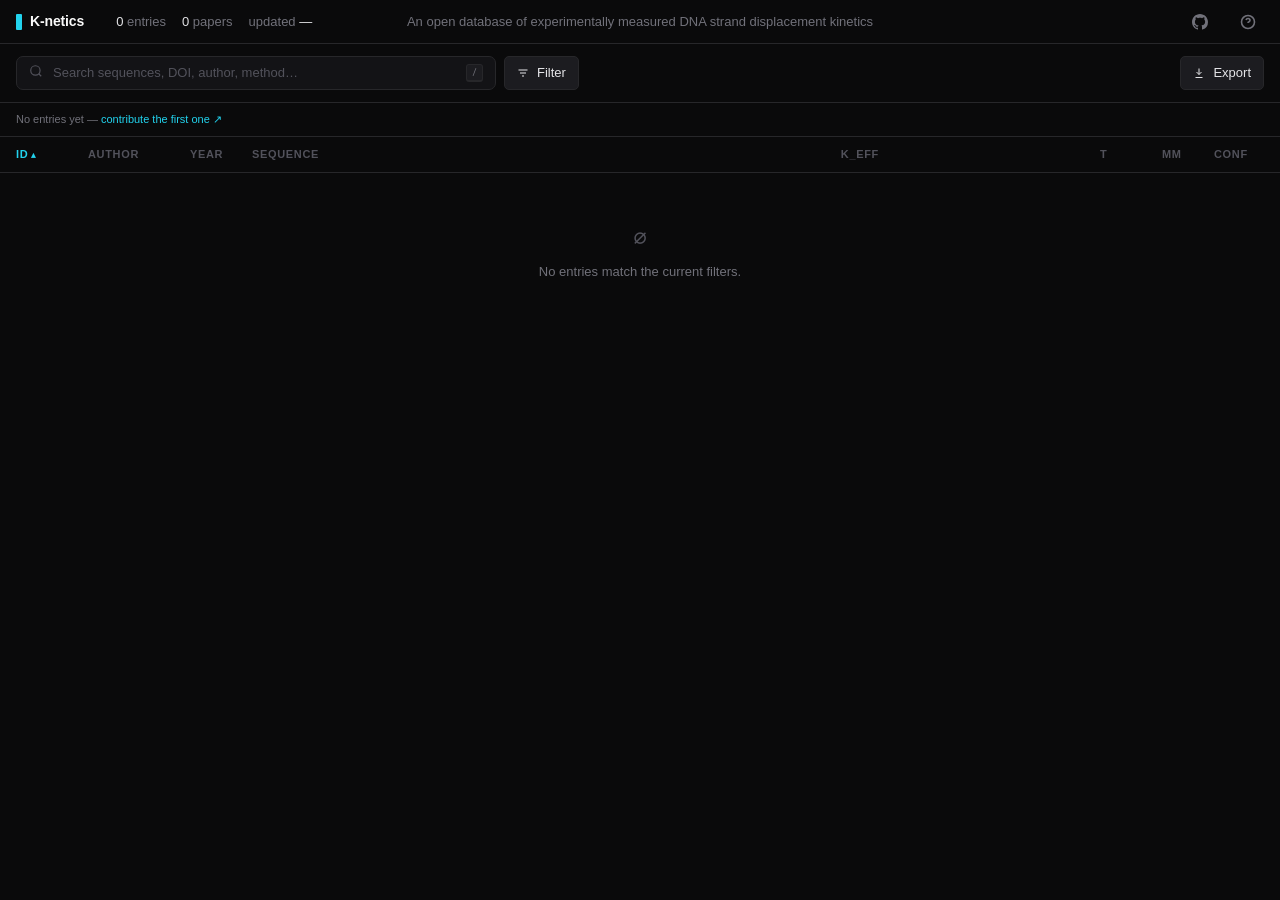
==== commit 9f8abbfd: "Add community curation: edit/flag/history actions, issue templates, governance - Centred description" ====
--- a/site/index.html
+++ b/site/index.html
@@ -27,7 +27,8 @@
         <span class="topbar-brand-mark"></span>
         K-netics
       </span>
-      <span style="color: var(--color-text-faint); font-size: var(--text-sm);">DSD kinetics</span>
+
+      <span class="topbar-desc">An open database of experimentally measured DNA strand displacement kinetics</span>
 
       <div class="topbar-stats">
         <span><strong id="stat-entries">—</strong> entries</span>
--- a/site/styles/components.css
+++ b/site/styles/components.css
@@ -70,6 +70,19 @@
   background: var(--color-accent);
   border-radius: 1px;
 }
+.topbar-desc {
+  position: absolute;
+  left: 50%;
+  transform: translateX(-50%);
+  font-size: var(--text-sm);
+  color: var(--color-text-muted);
+  white-space: nowrap;
+  pointer-events: none;
+}
+@media (max-width: 1100px) {
+  .topbar-desc { display: none; }
+}
+
 .topbar-stats {
   display: flex;
   gap: var(--space-4);
@@ -412,10 +425,16 @@
 .detail-strands .seq { font-size: var(--text-sm); }
 
 .detail-actions {
-  margin-top: var(--space-4);
-  display: flex;
-  gap: var(--space-2);
-}
+  display: flex;
+  gap: var(--space-1);
+  justify-content: flex-end;
+  margin-bottom: var(--space-3);
+  padding-bottom: var(--space-3);
+  border-bottom: 1px dashed var(--color-border);
+}
+.detail-actions .btn { font-size: var(--text-xs); padding: 4px var(--space-2); }
+.detail-actions .btn svg { opacity: 0.7; }
+.detail-actions .btn:hover svg { opacity: 1; }
 
 /* ── empty / loading states ── */
 .empty-state {
